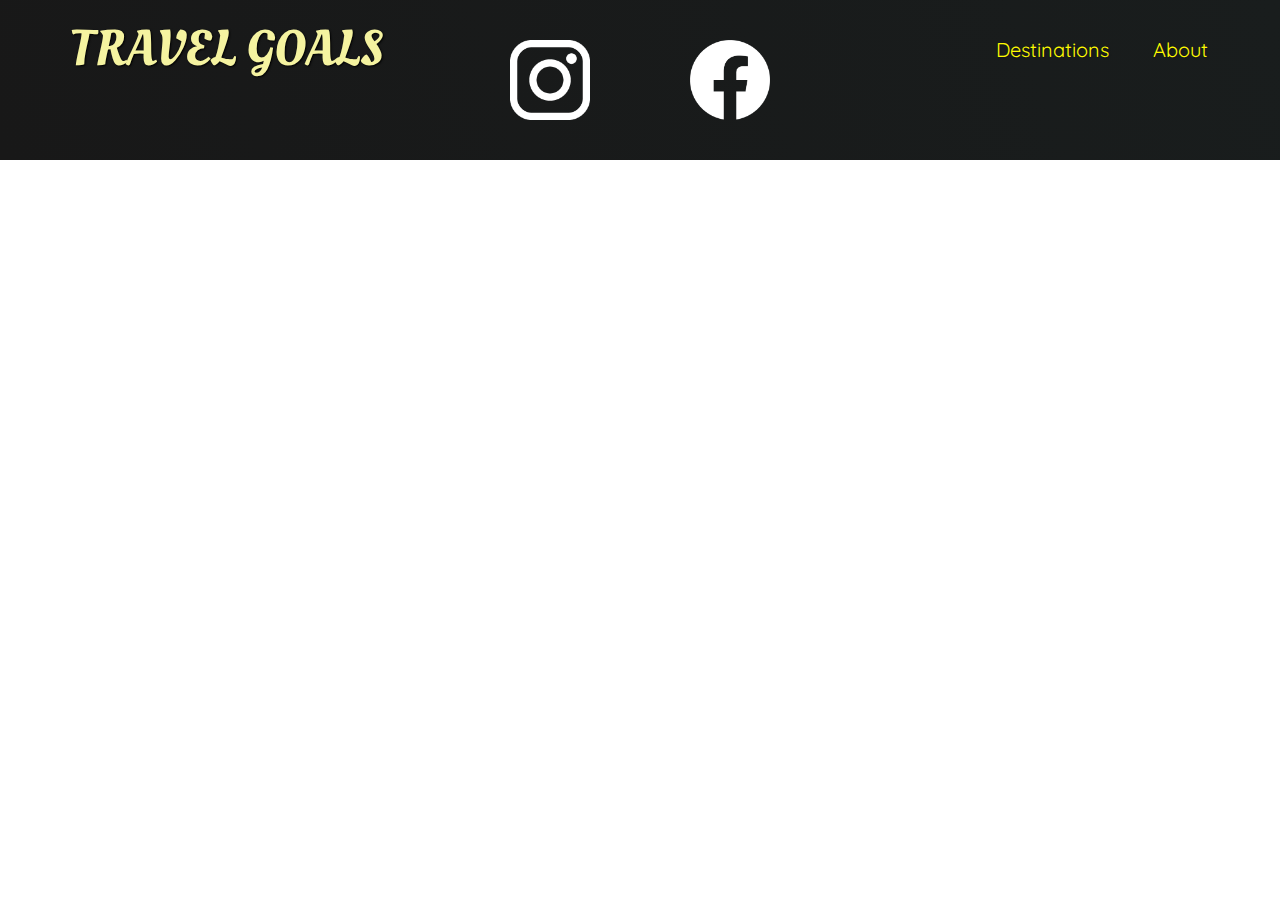
==== places.html @ 1ab3e44f "new files" ====
<!DOCTYPE html>
<html lang="en">
<head>
    <meta charset="UTF-8">
    <meta http-equiv="X-UA-Compatible" content="IE=edge">
    <meta name="viewport" content="width=device-width, initial-scale=1.0">
    <title>Document</title>
    <link
      href="https://fonts.googleapis.com/css2?family=Raleway:wght@700&family=Oleo+Script:wght@700&family=Quicksand:wght@300;500;700&display=swap"
      rel="stylesheet"
    />
    <link rel="stylesheet" href="shared.css">
    <link rel="stylesheet" href="places.css">
</head>
<body>
    <header>
        <div id="page-logo">
          <a href="/index.html">Travel Goals</a>
        </div>
        <nav>
          <ul>
            <li><a href="/places.html">Destinations</a></li>
            <li><a href="">About</a></li>
          </ul>
        </nav>
      </header>
      <main></main>
      <footer>
        <ul>
        <li>
          <a href="https://www.instagram.com" target="_blank">
            <img src="insta.png" alt="instagram image">
          </a>
        </li>
        <li>
          <a href="https://www.facebook.com" target="_blank">
            <img src="facebook.png" alt="facebook image">
          </a>
        </li>
        </ul>
        
      </footer>
</body>
</html>
---- shared.css ----
body {
  font-family: "Quicksand", sans-serif;
  margin: 0px;
}
header {
  display: flex;
  justify-content: space-between;
  align-items: center;
  padding: 15px 60px;
  position: absolute;
  width:100%;
  box-sizing: border-box;
}
ul {
  list-style: none;
  margin: 0;
  padding: 0px;
}
header ul {
  display: flex;
}
header li {
  margin-left: 20px;
}

#page-logo a {
  padding: 10px;
  font-family: "Oleo Script", sans-serif;
  color: rgb(245, 243, 160);
  font-size: 50px;
  text-decoration: none;
  text-shadow: 1px 1px 2px rgb(0, 0, 0);
  text-transform: uppercase;
}
header a{
  color:rgb(255,251,0);
  text-decoration:none;
  font-size:20px;
  padding:12px;
  text-shadow: 1px 1px 2px rgba(0,0,0,0.2);
  border-radius: 6px;
}
header nav a:hover{
  color:rgb(77,77,77);
  background-color:rgb(255,251,0);
}
footer{
  background:linear-gradient(70deg,rgb(24,24,24),rgb(25,29,29));
  padding:40px;
}
footer ul{
  display:flex;
  justify-content: center;

}
footer li{
  width:80px;
  height: 80px;
  margin: 0 50px;
}
footer img{
  width:100%;
  height:100%;
}
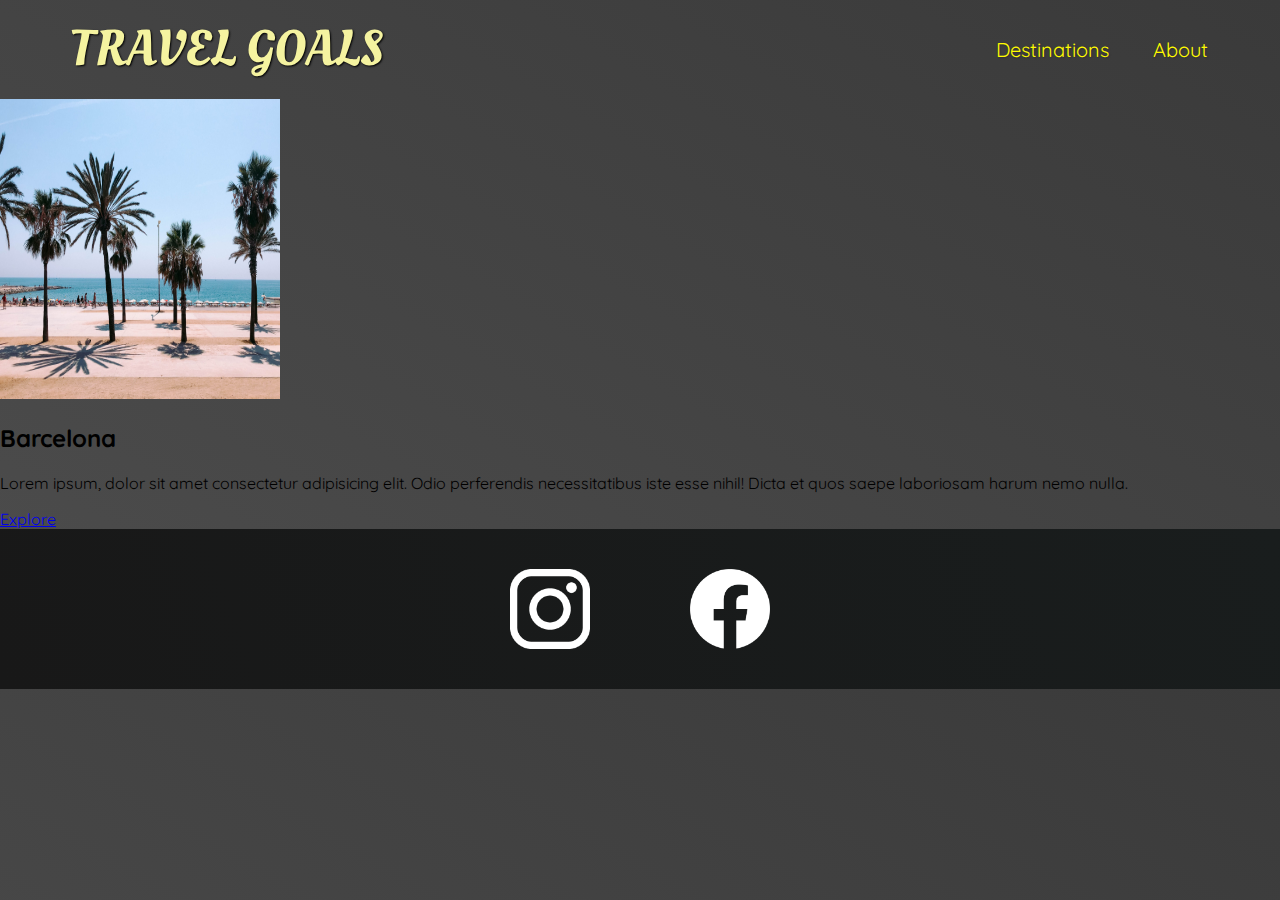
==== commit b895a2fc: "adding new page" ====
--- a/places.html
+++ b/places.html
@@ -1,44 +1,60 @@
 <!DOCTYPE html>
 <html lang="en">
-<head>
-    <meta charset="UTF-8">
-    <meta http-equiv="X-UA-Compatible" content="IE=edge">
-    <meta name="viewport" content="width=device-width, initial-scale=1.0">
+  <head>
+    <meta charset="UTF-8" />
+    <meta http-equiv="X-UA-Compatible" content="IE=edge" />
+    <meta name="viewport" content="width=device-width, initial-scale=1.0" />
     <title>Document</title>
     <link
       href="https://fonts.googleapis.com/css2?family=Raleway:wght@700&family=Oleo+Script:wght@700&family=Quicksand:wght@300;500;700&display=swap"
       rel="stylesheet"
     />
-    <link rel="stylesheet" href="shared.css">
-    <link rel="stylesheet" href="places.css">
-</head>
-<body>
+    <link rel="stylesheet" href="shared.css" />
+    <link rel="stylesheet" href="places.css" />
+  </head>
+  <body>
     <header>
-        <div id="page-logo">
-          <a href="/index.html">Travel Goals</a>
-        </div>
-        <nav>
-          <ul>
-            <li><a href="/places.html">Destinations</a></li>
-            <li><a href="">About</a></li>
-          </ul>
-        </nav>
-      </header>
-      <main></main>
-      <footer>
+      <div id="page-logo">
+        <a href="/index.html">Travel Goals</a>
+      </div>
+      <nav>
         <ul>
+          <li><a href="/places.html">Destinations</a></li>
+          <li><a href="">About</a></li>
+        </ul>
+      </nav>
+    </header>
+    <main>
+      <ul>
+        <li>
+          <img src="barcelona.jpg" alt="City of Barcelona" />
+          <div class="item-content">
+            <h2>Barcelona</h2>
+            <p>
+              Lorem ipsum, dolor sit amet consectetur adipisicing elit. Odio
+              perferendis necessitatibus iste esse nihil! Dicta et quos saepe
+              laboriosam harum nemo nulla.
+            </p>
+          </div>
+          <div class="actions">
+            <a href="https://en.wikipedia.org/wiki/Barcelona"target="_blank">Explore</a>
+          </div>
+        </li>
+      </ul>
+    </main>
+    <footer>
+      <ul>
         <li>
           <a href="https://www.instagram.com" target="_blank">
-            <img src="insta.png" alt="instagram image">
+            <img src="insta.png" alt="instagram image" />
           </a>
         </li>
         <li>
           <a href="https://www.facebook.com" target="_blank">
-            <img src="facebook.png" alt="facebook image">
+            <img src="facebook.png" alt="facebook image" />
           </a>
         </li>
-        </ul>
-        
-      </footer>
-</body>
-</html>+      </ul>
+    </footer>
+  </body>
+</html>
--- a/places.css
+++ b/places.css
@@ -0,0 +1,10 @@
+body{
+    background: linear-gradient(30deg,rgb(77,77,77),rgb(58,58,58));
+}
+header{
+    position:static; 
+}
+main li img{
+    height: 300px;
+    width:280px;
+}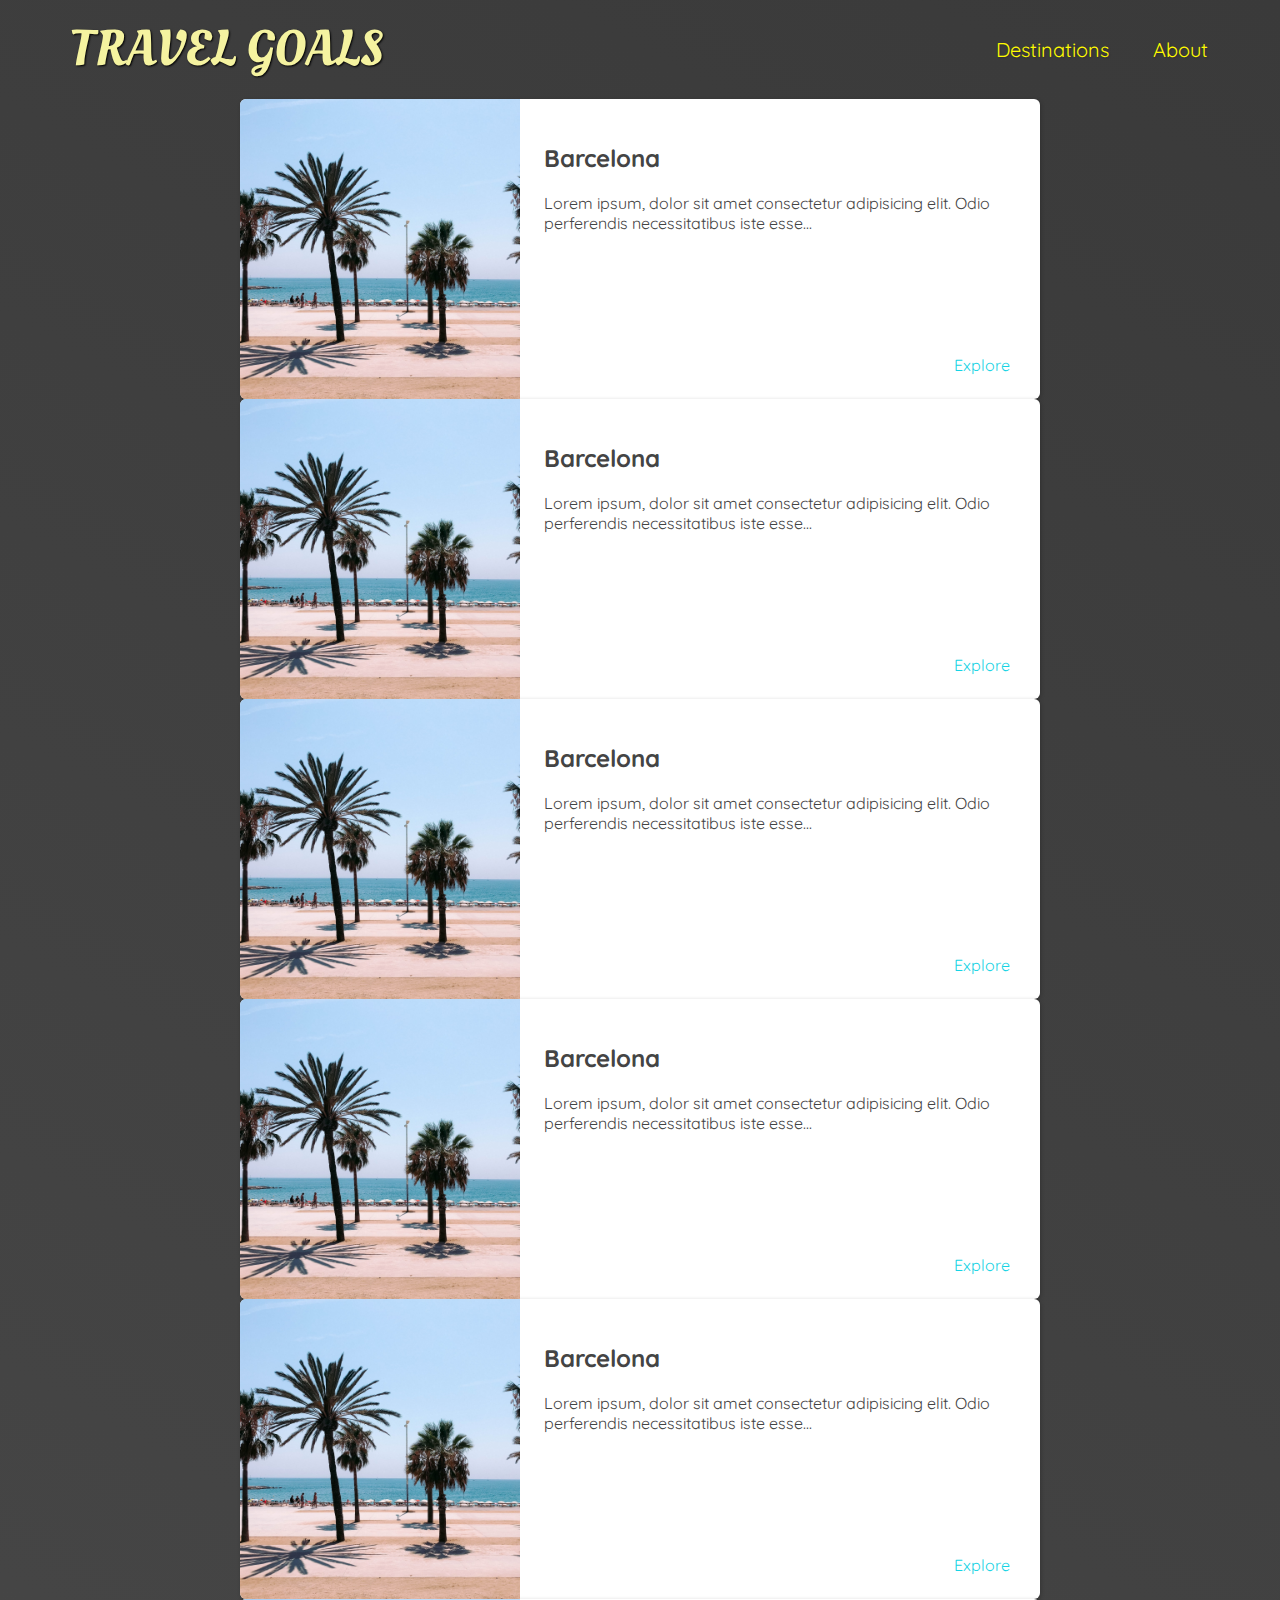
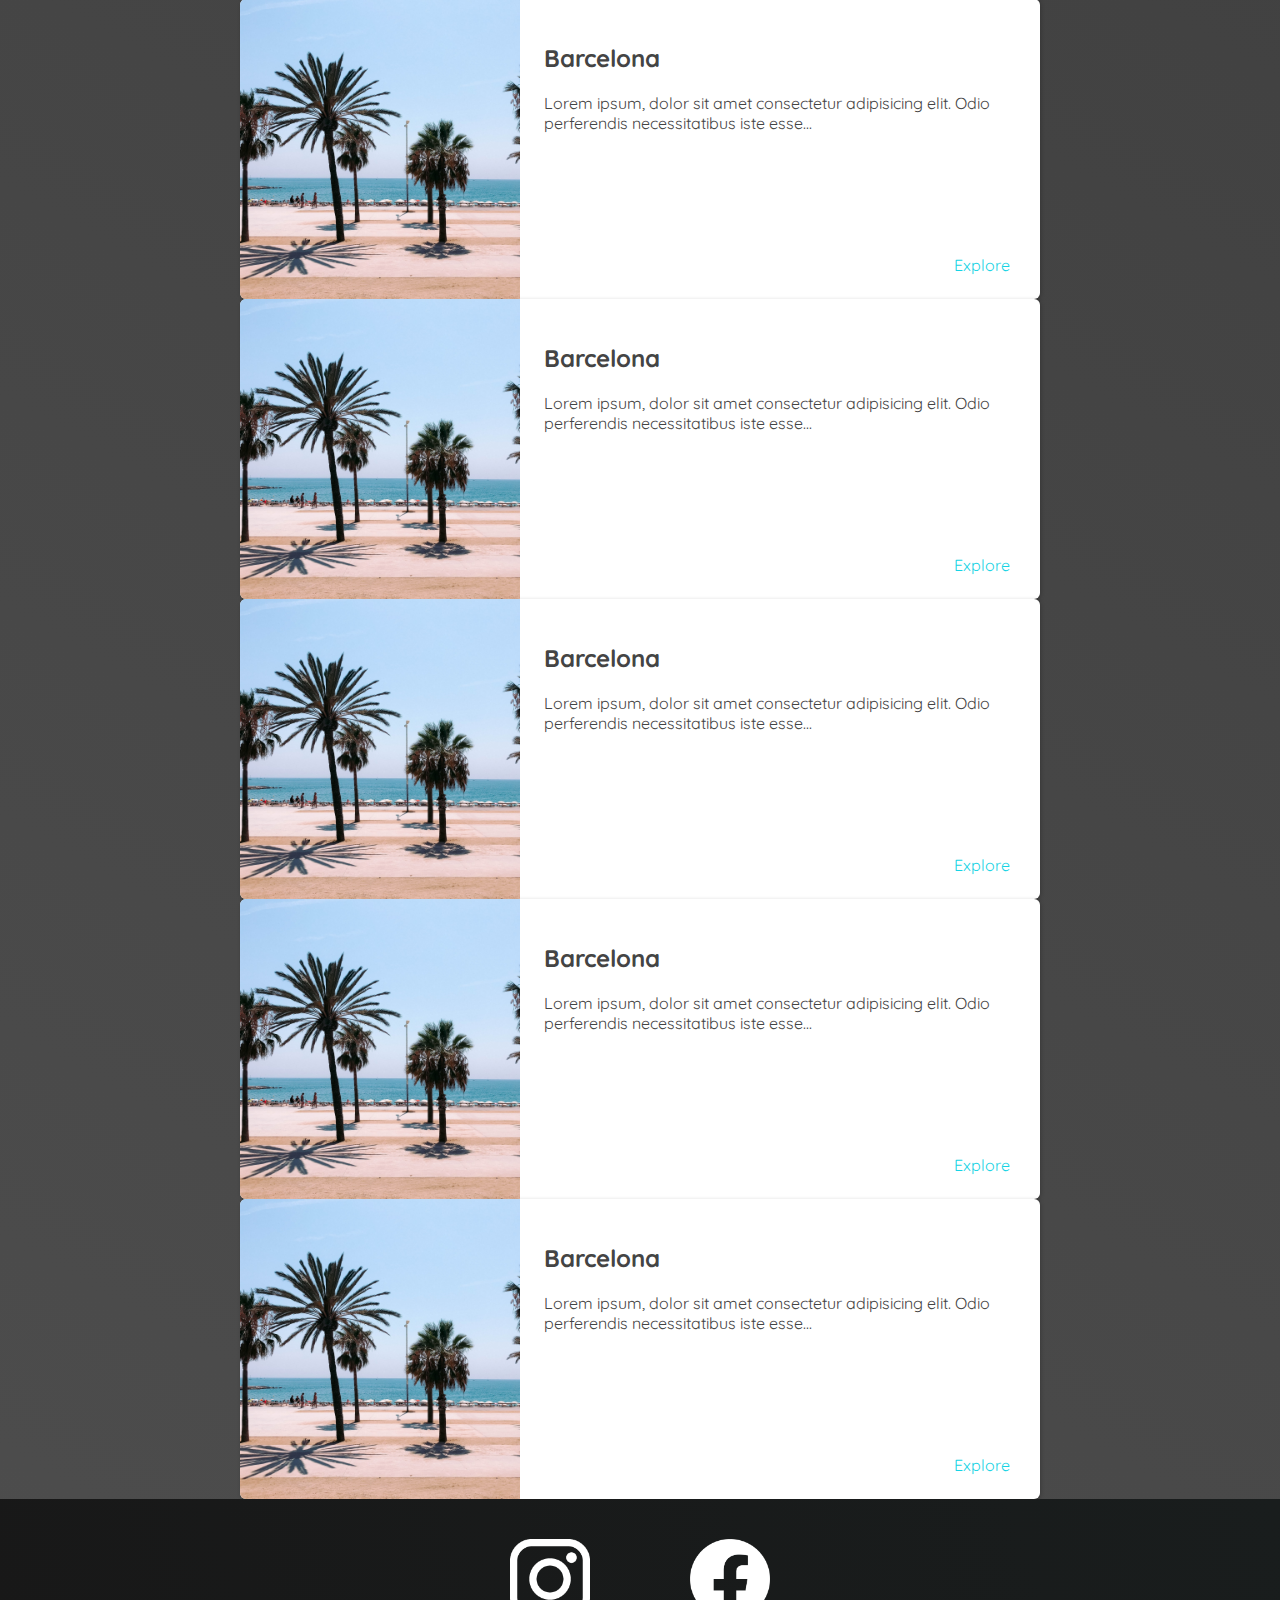
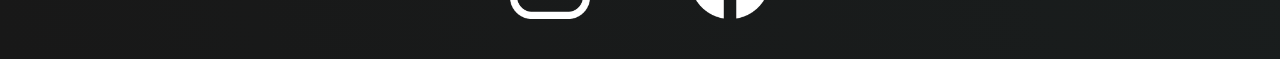
==== commit 539a5eaa: "make new folder for images" ====
--- a/places.html
+++ b/places.html
@@ -27,17 +27,173 @@
     <main>
       <ul>
         <li>
-          <img src="barcelona.jpg" alt="City of Barcelona" />
-          <div class="item-content">
-            <h2>Barcelona</h2>
-            <p>
-              Lorem ipsum, dolor sit amet consectetur adipisicing elit. Odio
-              perferendis necessitatibus iste esse nihil! Dicta et quos saepe
-              laboriosam harum nemo nulla.
-            </p>
-          </div>
-          <div class="actions">
-            <a href="https://en.wikipedia.org/wiki/Barcelona"target="_blank">Explore</a>
+          <img src="images/barcelona.jpg" alt="City of Barcelona" />
+          <div class="item-content">
+            <div>
+              <h2>Barcelona</h2>
+              <p>
+                Lorem ipsum, dolor sit amet consectetur adipisicing elit. Odio
+                perferendis necessitatibus iste esse...
+              </p>
+            </div>
+            <div class="actions">
+              <a href="https://en.wikipedia.org/wiki/Barcelona" target="_blank"
+                >Explore</a
+              >
+            </div>
+          </div>
+        </li>
+        <li>
+          <img src="images/barcelona.jpg" alt="City of Barcelona" />
+          <div class="item-content">
+            <div>
+              <h2>Barcelona</h2>
+              <p>
+                Lorem ipsum, dolor sit amet consectetur adipisicing elit. Odio
+                perferendis necessitatibus iste esse...
+              </p>
+            </div>
+            <div class="actions">
+              <a href="https://en.wikipedia.org/wiki/Barcelona" target="_blank"
+                >Explore</a
+              >
+            </div>
+          </div>
+        </li>
+        <li>
+          <img src="images/barcelona.jpg" alt="City of Barcelona" />
+          <div class="item-content">
+            <div>
+              <h2>Barcelona</h2>
+              <p>
+                Lorem ipsum, dolor sit amet consectetur adipisicing elit. Odio
+                perferendis necessitatibus iste esse...
+              </p>
+            </div>
+            <div class="actions">
+              <a href="https://en.wikipedia.org/wiki/Barcelona" target="_blank"
+                >Explore</a
+              >
+            </div>
+          </div>
+        </li>
+        <li>
+          <img src="images/barcelona.jpg" alt="City of Barcelona" />
+          <div class="item-content">
+            <div>
+              <h2>Barcelona</h2>
+              <p>
+                Lorem ipsum, dolor sit amet consectetur adipisicing elit. Odio
+                perferendis necessitatibus iste esse...
+              </p>
+            </div>
+            <div class="actions">
+              <a href="https://en.wikipedia.org/wiki/Barcelona" target="_blank"
+                >Explore</a
+              >
+            </div>
+          </div>
+        </li>
+        <li>
+          <img src="images/barcelona.jpg" alt="City of Barcelona" />
+          <div class="item-content">
+            <div>
+              <h2>Barcelona</h2>
+              <p>
+                Lorem ipsum, dolor sit amet consectetur adipisicing elit. Odio
+                perferendis necessitatibus iste esse...
+              </p>
+            </div>
+            <div class="actions">
+              <a href="https://en.wikipedia.org/wiki/Barcelona" target="_blank"
+                >Explore</a
+              >
+            </div>
+          </div>
+        </li>
+        <li>
+          <img src="images/barcelona.jpg" alt="City of Barcelona" />
+          <div class="item-content">
+            <div>
+              <h2>Barcelona</h2>
+              <p>
+                Lorem ipsum, dolor sit amet consectetur adipisicing elit. Odio
+                perferendis necessitatibus iste esse...
+              </p>
+            </div>
+            <div class="actions">
+              <a href="https://en.wikipedia.org/wiki/Barcelona" target="_blank"
+                >Explore</a
+              >
+            </div>
+          </div>
+        </li>
+        <li>
+          <img src="images/barcelona.jpg" alt="City of Barcelona" />
+          <div class="item-content">
+            <div>
+              <h2>Barcelona</h2>
+              <p>
+                Lorem ipsum, dolor sit amet consectetur adipisicing elit. Odio
+                perferendis necessitatibus iste esse...
+              </p>
+            </div>
+            <div class="actions">
+              <a href="https://en.wikipedia.org/wiki/Barcelona" target="_blank"
+                >Explore</a
+              >
+            </div>
+          </div>
+        </li>
+        <li>
+          <img src="images/barcelona.jpg" alt="City of Barcelona" />
+          <div class="item-content">
+            <div>
+              <h2>Barcelona</h2>
+              <p>
+                Lorem ipsum, dolor sit amet consectetur adipisicing elit. Odio
+                perferendis necessitatibus iste esse...
+              </p>
+            </div>
+            <div class="actions">
+              <a href="https://en.wikipedia.org/wiki/Barcelona" target="_blank"
+                >Explore</a
+              >
+            </div>
+          </div>
+        </li>
+        <li>
+          <img src="images/barcelona.jpg" alt="City of Barcelona" />
+          <div class="item-content">
+            <div>
+              <h2>Barcelona</h2>
+              <p>
+                Lorem ipsum, dolor sit amet consectetur adipisicing elit. Odio
+                perferendis necessitatibus iste esse...
+              </p>
+            </div>
+            <div class="actions">
+              <a href="https://en.wikipedia.org/wiki/Barcelona" target="_blank"
+                >Explore</a
+              >
+            </div>
+          </div>
+        </li>
+        <li>
+          <img src="images/barcelona.jpg" alt="City of Barcelona" />
+          <div class="item-content">
+            <div>
+              <h2>Barcelona</h2>
+              <p>
+                Lorem ipsum, dolor sit amet consectetur adipisicing elit. Odio
+                perferendis necessitatibus iste esse...
+              </p>
+            </div>
+            <div class="actions">
+              <a href="https://en.wikipedia.org/wiki/Barcelona" target="_blank"
+                >Explore</a
+              >
+            </div>
           </div>
         </li>
       </ul>
@@ -46,12 +202,12 @@
       <ul>
         <li>
           <a href="https://www.instagram.com" target="_blank">
-            <img src="insta.png" alt="instagram image" />
+            <img src="images/insta.png" alt="instagram image" />
           </a>
         </li>
         <li>
           <a href="https://www.facebook.com" target="_blank">
-            <img src="facebook.png" alt="facebook image" />
+            <img src="images/facebook.png" alt="facebook image" />
           </a>
         </li>
       </ul>
--- a/places.css
+++ b/places.css
@@ -1,10 +1,43 @@
 body{
     background: linear-gradient(30deg,rgb(77,77,77),rgb(58,58,58));
+    color:rgb(68,68,68);
 }
+
 header{
     position:static; 
 }
 main li img{
     height: 300px;
     width:280px;
-}+    object-fit:cover;
+}
+main ul{
+    width:800px;
+    margin:0 auto;
+}
+main li{
+    display:flex;
+    background-color: white;
+    box-shadow: 1px 1px 4px rgba(0,0,0,0.2);
+    border-radius:6px;
+    overflow:hidden;
+}
+.item-content{
+    padding:24px;
+    display: flex;
+    flex-direction: column;
+    justify-content: space-between;
+}
+.actions {
+    text-align: right;
+}
+.actions a{
+    text-decoration: none;
+    padding: 6px;
+    color:rgb(22,211,228);
+    border-radius:5px;
+}
+.actions a:hover{
+    background-color: rgb(235,253,255);
+    
+}
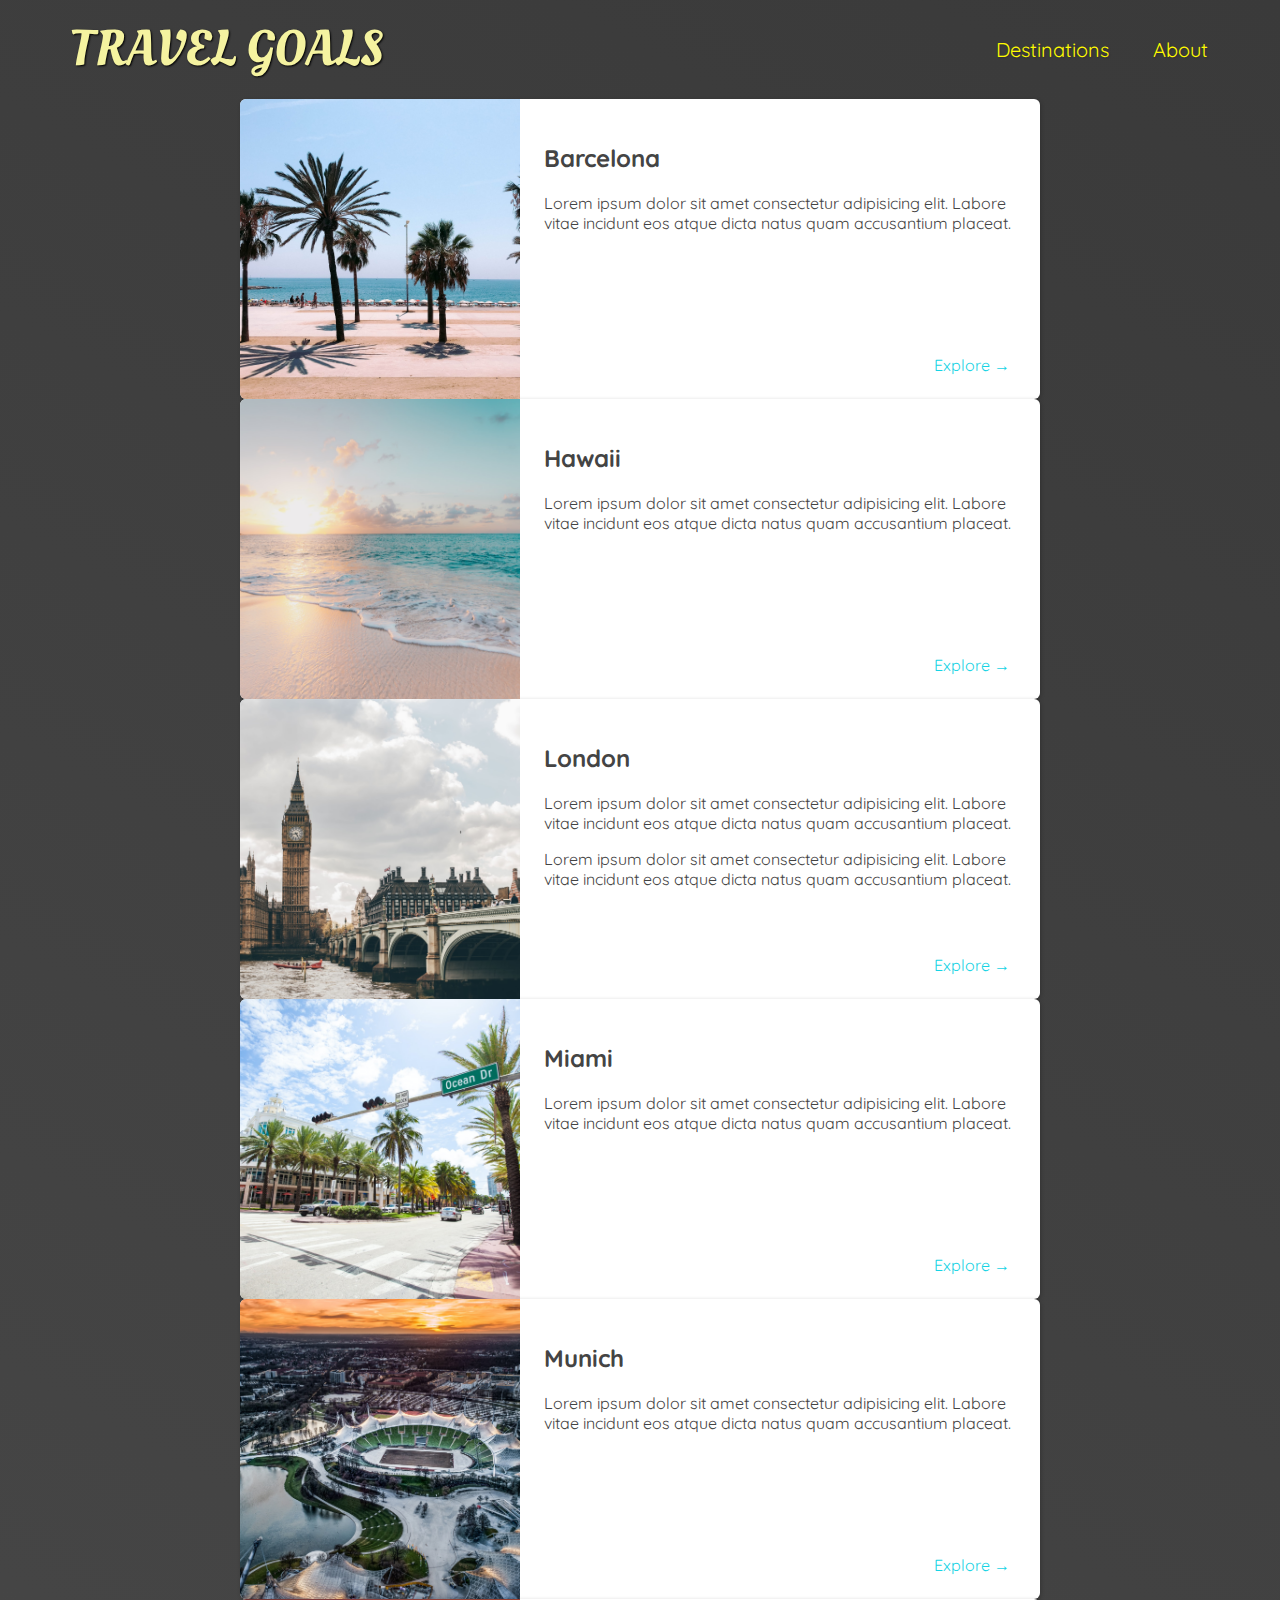
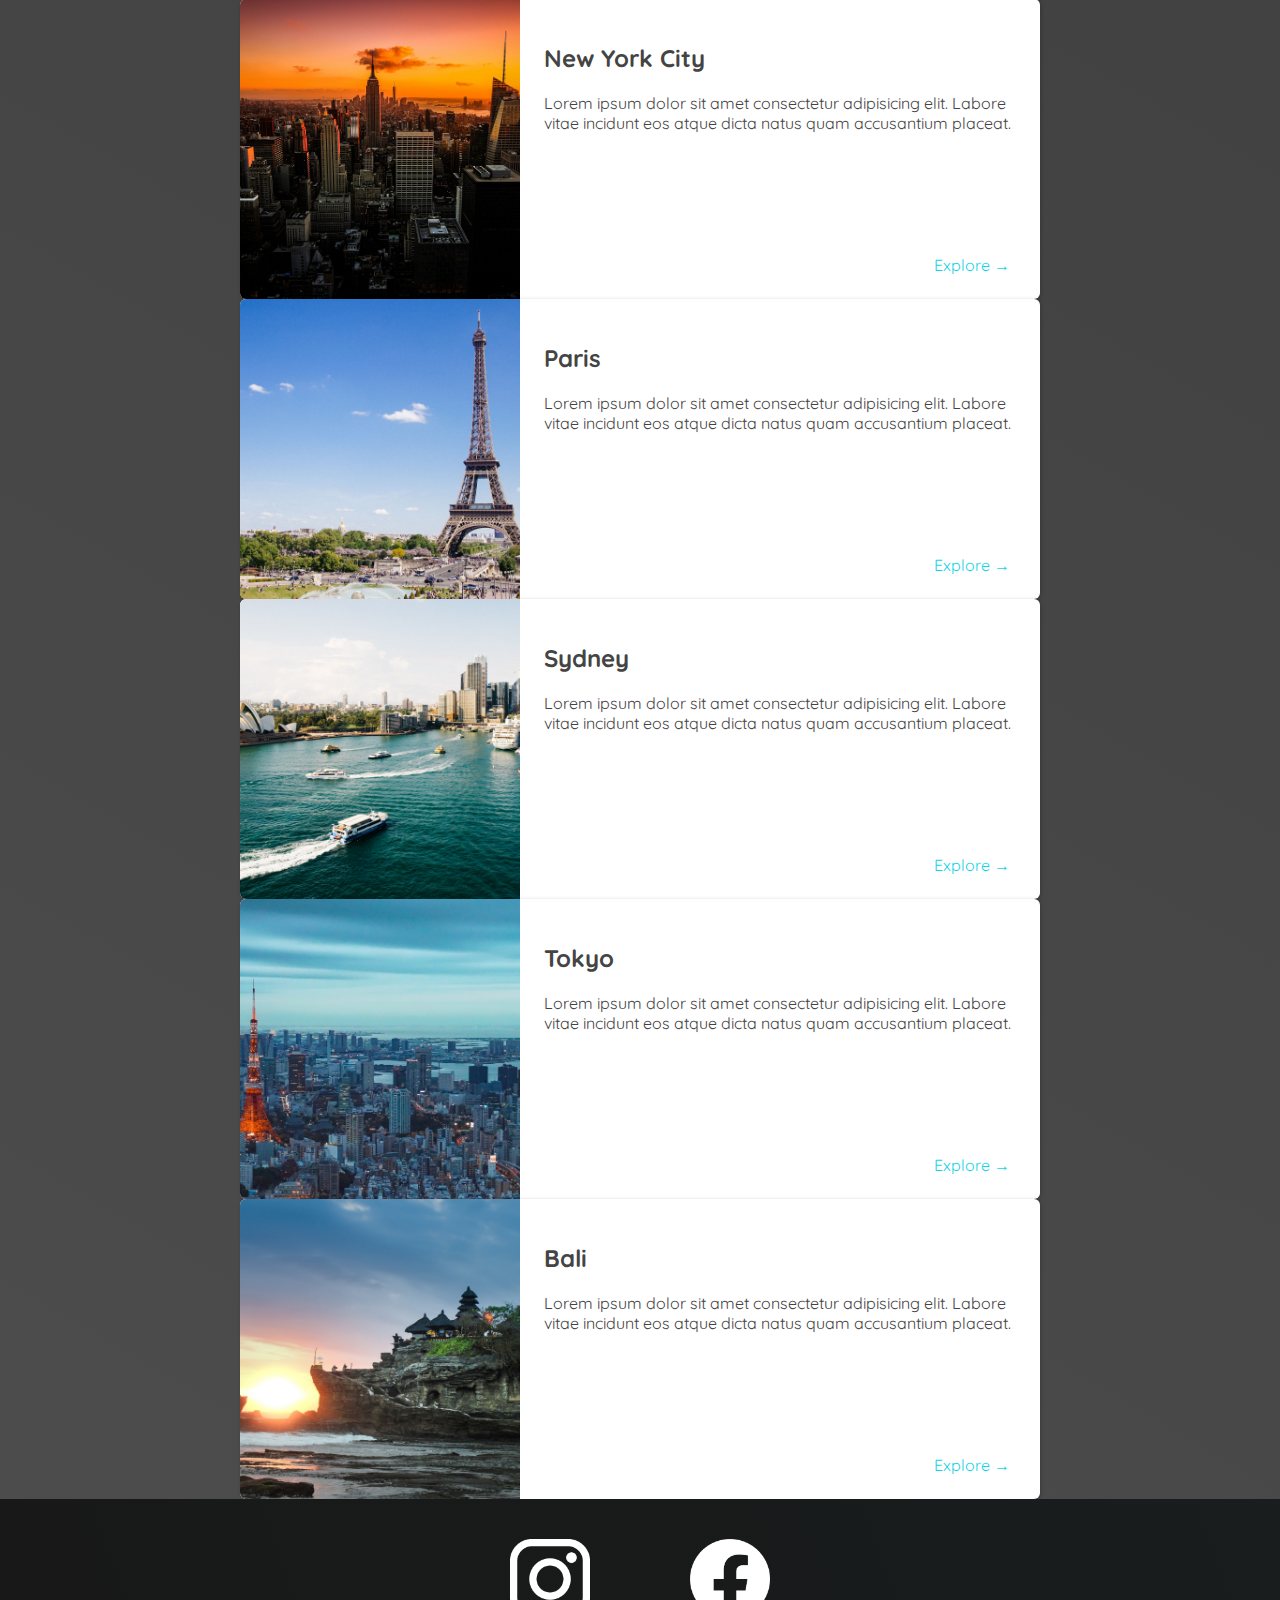
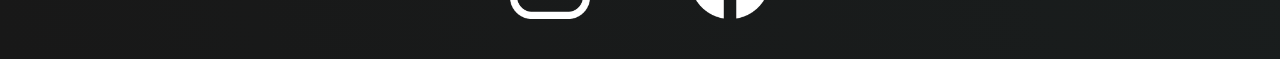
==== commit 62d6081c: "new images" ====
--- a/places.html
+++ b/places.html
@@ -32,167 +32,153 @@
             <div>
               <h2>Barcelona</h2>
               <p>
-                Lorem ipsum, dolor sit amet consectetur adipisicing elit. Odio
-                perferendis necessitatibus iste esse...
-              </p>
-            </div>
-            <div class="actions">
-              <a href="https://en.wikipedia.org/wiki/Barcelona" target="_blank"
-                >Explore</a
+                Lorem ipsum dolor sit amet consectetur adipisicing elit. Labore
+                vitae incidunt eos atque dicta natus quam accusantium placeat.
+              </p>
+            </div>
+            <div class="actions">
+              <a href="https://en.wikipedia.org/wiki/Barcelona">Explore &#x2192</a>
+            </div>
+          </div>
+        </li>
+        <li>
+          <img src="images/hawaii.jpg" alt="Hawaii beach" />
+          <div class="item-content">
+            <div>
+              <h2>Hawaii</h2>
+              <p>
+                Lorem ipsum dolor sit amet consectetur adipisicing elit. Labore
+                vitae incidunt eos atque dicta natus quam accusantium placeat.
+              </p>
+            </div>
+            <div class="actions">
+              <a href="hhttps://en.wikipedia.org/wiki/Hawaii">Explore &#x2192</a>
+            </div>
+          </div>
+        </li>
+        <li>
+          <img src="images/london.jpg" alt="London city" />
+          <div class="item-content">
+            <div>
+              <h2>London</h2>
+              <p>
+                Lorem ipsum dolor sit amet consectetur adipisicing elit. Labore
+                vitae incidunt eos atque dicta natus quam accusantium placeat.
+              </p>
+              <p>
+                Lorem ipsum dolor sit amet consectetur adipisicing elit. Labore
+                vitae incidunt eos atque dicta natus quam accusantium placeat.
+              </p>
+            </div>
+            <div class="actions">
+              <a href="https://en.wikipedia.org/wiki/London">Explore &#x2192</a>
+            </div>
+          </div>
+        </li>
+        <li>
+          <img src="images/miami.jpg" alt="Miami streets" />
+          <div class="item-content">
+            <div>
+              <h2>Miami</h2>
+              <p>
+                Lorem ipsum dolor sit amet consectetur adipisicing elit. Labore
+                vitae incidunt eos atque dicta natus quam accusantium placeat.
+              </p>
+            </div>
+            <div class="actions">
+              <a href="https://en.wikipedia.org/wiki/Miami">Explore &#x2192</a>
+            </div>
+          </div>
+        </li>
+        <li>
+          <img src="images/munich.jpg" alt="Munich football stadium" />
+          <div class="item-content">
+            <div>
+              <h2>Munich</h2>
+              <p>
+                Lorem ipsum dolor sit amet consectetur adipisicing elit. Labore
+                vitae incidunt eos atque dicta natus quam accusantium placeat.
+              </p>
+            </div>
+            <div class="actions">
+              <a href="https://en.wikipedia.org/wiki/Munich">Explore &#x2192</a>
+            </div>
+          </div>
+        </li>
+        <li>
+          <img src="images/new-york-city.jpg" alt="New York City skyline" />
+          <div class="item-content">
+            <div>
+              <h2>New York City</h2>
+              <p>
+                Lorem ipsum dolor sit amet consectetur adipisicing elit. Labore
+                vitae incidunt eos atque dicta natus quam accusantium placeat.
+              </p>
+            </div>
+            <div class="actions">
+              <a href="https://en.wikipedia.org/wiki/New_York_City"
+                >Explore &#x2192</a
               >
             </div>
           </div>
         </li>
         <li>
-          <img src="images/barcelona.jpg" alt="City of Barcelona" />
-          <div class="item-content">
-            <div>
-              <h2>Barcelona</h2>
-              <p>
-                Lorem ipsum, dolor sit amet consectetur adipisicing elit. Odio
-                perferendis necessitatibus iste esse...
-              </p>
-            </div>
-            <div class="actions">
-              <a href="https://en.wikipedia.org/wiki/Barcelona" target="_blank"
-                >Explore</a
-              >
-            </div>
-          </div>
-        </li>
-        <li>
-          <img src="images/barcelona.jpg" alt="City of Barcelona" />
-          <div class="item-content">
-            <div>
-              <h2>Barcelona</h2>
-              <p>
-                Lorem ipsum, dolor sit amet consectetur adipisicing elit. Odio
-                perferendis necessitatibus iste esse...
-              </p>
-            </div>
-            <div class="actions">
-              <a href="https://en.wikipedia.org/wiki/Barcelona" target="_blank"
-                >Explore</a
-              >
-            </div>
-          </div>
-        </li>
-        <li>
-          <img src="images/barcelona.jpg" alt="City of Barcelona" />
-          <div class="item-content">
-            <div>
-              <h2>Barcelona</h2>
-              <p>
-                Lorem ipsum, dolor sit amet consectetur adipisicing elit. Odio
-                perferendis necessitatibus iste esse...
-              </p>
-            </div>
-            <div class="actions">
-              <a href="https://en.wikipedia.org/wiki/Barcelona" target="_blank"
-                >Explore</a
-              >
-            </div>
-          </div>
-        </li>
-        <li>
-          <img src="images/barcelona.jpg" alt="City of Barcelona" />
-          <div class="item-content">
-            <div>
-              <h2>Barcelona</h2>
-              <p>
-                Lorem ipsum, dolor sit amet consectetur adipisicing elit. Odio
-                perferendis necessitatibus iste esse...
-              </p>
-            </div>
-            <div class="actions">
-              <a href="https://en.wikipedia.org/wiki/Barcelona" target="_blank"
-                >Explore</a
-              >
-            </div>
-          </div>
-        </li>
-        <li>
-          <img src="images/barcelona.jpg" alt="City of Barcelona" />
-          <div class="item-content">
-            <div>
-              <h2>Barcelona</h2>
-              <p>
-                Lorem ipsum, dolor sit amet consectetur adipisicing elit. Odio
-                perferendis necessitatibus iste esse...
-              </p>
-            </div>
-            <div class="actions">
-              <a href="https://en.wikipedia.org/wiki/Barcelona" target="_blank"
-                >Explore</a
-              >
-            </div>
-          </div>
-        </li>
-        <li>
-          <img src="images/barcelona.jpg" alt="City of Barcelona" />
-          <div class="item-content">
-            <div>
-              <h2>Barcelona</h2>
-              <p>
-                Lorem ipsum, dolor sit amet consectetur adipisicing elit. Odio
-                perferendis necessitatibus iste esse...
-              </p>
-            </div>
-            <div class="actions">
-              <a href="https://en.wikipedia.org/wiki/Barcelona" target="_blank"
-                >Explore</a
-              >
-            </div>
-          </div>
-        </li>
-        <li>
-          <img src="images/barcelona.jpg" alt="City of Barcelona" />
-          <div class="item-content">
-            <div>
-              <h2>Barcelona</h2>
-              <p>
-                Lorem ipsum, dolor sit amet consectetur adipisicing elit. Odio
-                perferendis necessitatibus iste esse...
-              </p>
-            </div>
-            <div class="actions">
-              <a href="https://en.wikipedia.org/wiki/Barcelona" target="_blank"
-                >Explore</a
-              >
-            </div>
-          </div>
-        </li>
-        <li>
-          <img src="images/barcelona.jpg" alt="City of Barcelona" />
-          <div class="item-content">
-            <div>
-              <h2>Barcelona</h2>
-              <p>
-                Lorem ipsum, dolor sit amet consectetur adipisicing elit. Odio
-                perferendis necessitatibus iste esse...
-              </p>
-            </div>
-            <div class="actions">
-              <a href="https://en.wikipedia.org/wiki/Barcelona" target="_blank"
-                >Explore</a
-              >
-            </div>
-          </div>
-        </li>
-        <li>
-          <img src="images/barcelona.jpg" alt="City of Barcelona" />
-          <div class="item-content">
-            <div>
-              <h2>Barcelona</h2>
-              <p>
-                Lorem ipsum, dolor sit amet consectetur adipisicing elit. Odio
-                perferendis necessitatibus iste esse...
-              </p>
-            </div>
-            <div class="actions">
-              <a href="https://en.wikipedia.org/wiki/Barcelona" target="_blank"
-                >Explore</a
-              >
+          <img src="images/paris.jpg" alt="Paris city" />
+          <div class="item-content">
+            <div>
+              <h2>Paris</h2>
+              <p>
+                Lorem ipsum dolor sit amet consectetur adipisicing elit. Labore
+                vitae incidunt eos atque dicta natus quam accusantium placeat.
+              </p>
+            </div>
+            <div class="actions">
+              <a href="https://en.wikipedia.org/wiki/Paris">Explore &#x2192</a>
+            </div>
+          </div>
+        </li>
+        <li>
+          <img src="images/sydney.jpg" alt="Sydney beach" />
+          <div class="item-content">
+            <div>
+              <h2>Sydney</h2>
+              <p>
+                Lorem ipsum dolor sit amet consectetur adipisicing elit. Labore
+                vitae incidunt eos atque dicta natus quam accusantium placeat.
+              </p>
+            </div>
+            <div class="actions">
+              <a href="https://en.wikipedia.org/wiki/Sydney">Explore &#x2192</a>
+            </div>
+          </div>
+        </li>
+        <li>
+          <img src="images/tokyo.jpg" alt="Tokyo skyline" />
+          <div class="item-content">
+            <div>
+              <h2>Tokyo</h2>
+              <p>
+                Lorem ipsum dolor sit amet consectetur adipisicing elit. Labore
+                vitae incidunt eos atque dicta natus quam accusantium placeat.
+              </p>
+            </div>
+            <div class="actions">
+              <a href="https://en.wikipedia.org/wiki/Tokyo">Explore &#x2192</a>
+            </div>
+          </div>
+        </li>
+        <li>
+          <img src="images/bali.jpg" alt="Bali beach" />
+          <div class="item-content">
+            <div>
+              <h2>Bali</h2>
+              <p>
+                Lorem ipsum dolor sit amet consectetur adipisicing elit. Labore
+                vitae incidunt eos atque dicta natus quam accusantium placeat.
+              </p>
+            </div>
+            <div class="actions">
+              <a href="https://en.wikipedia.org/wiki/Bali">Explore &#x2192</a>
             </div>
           </div>
         </li>
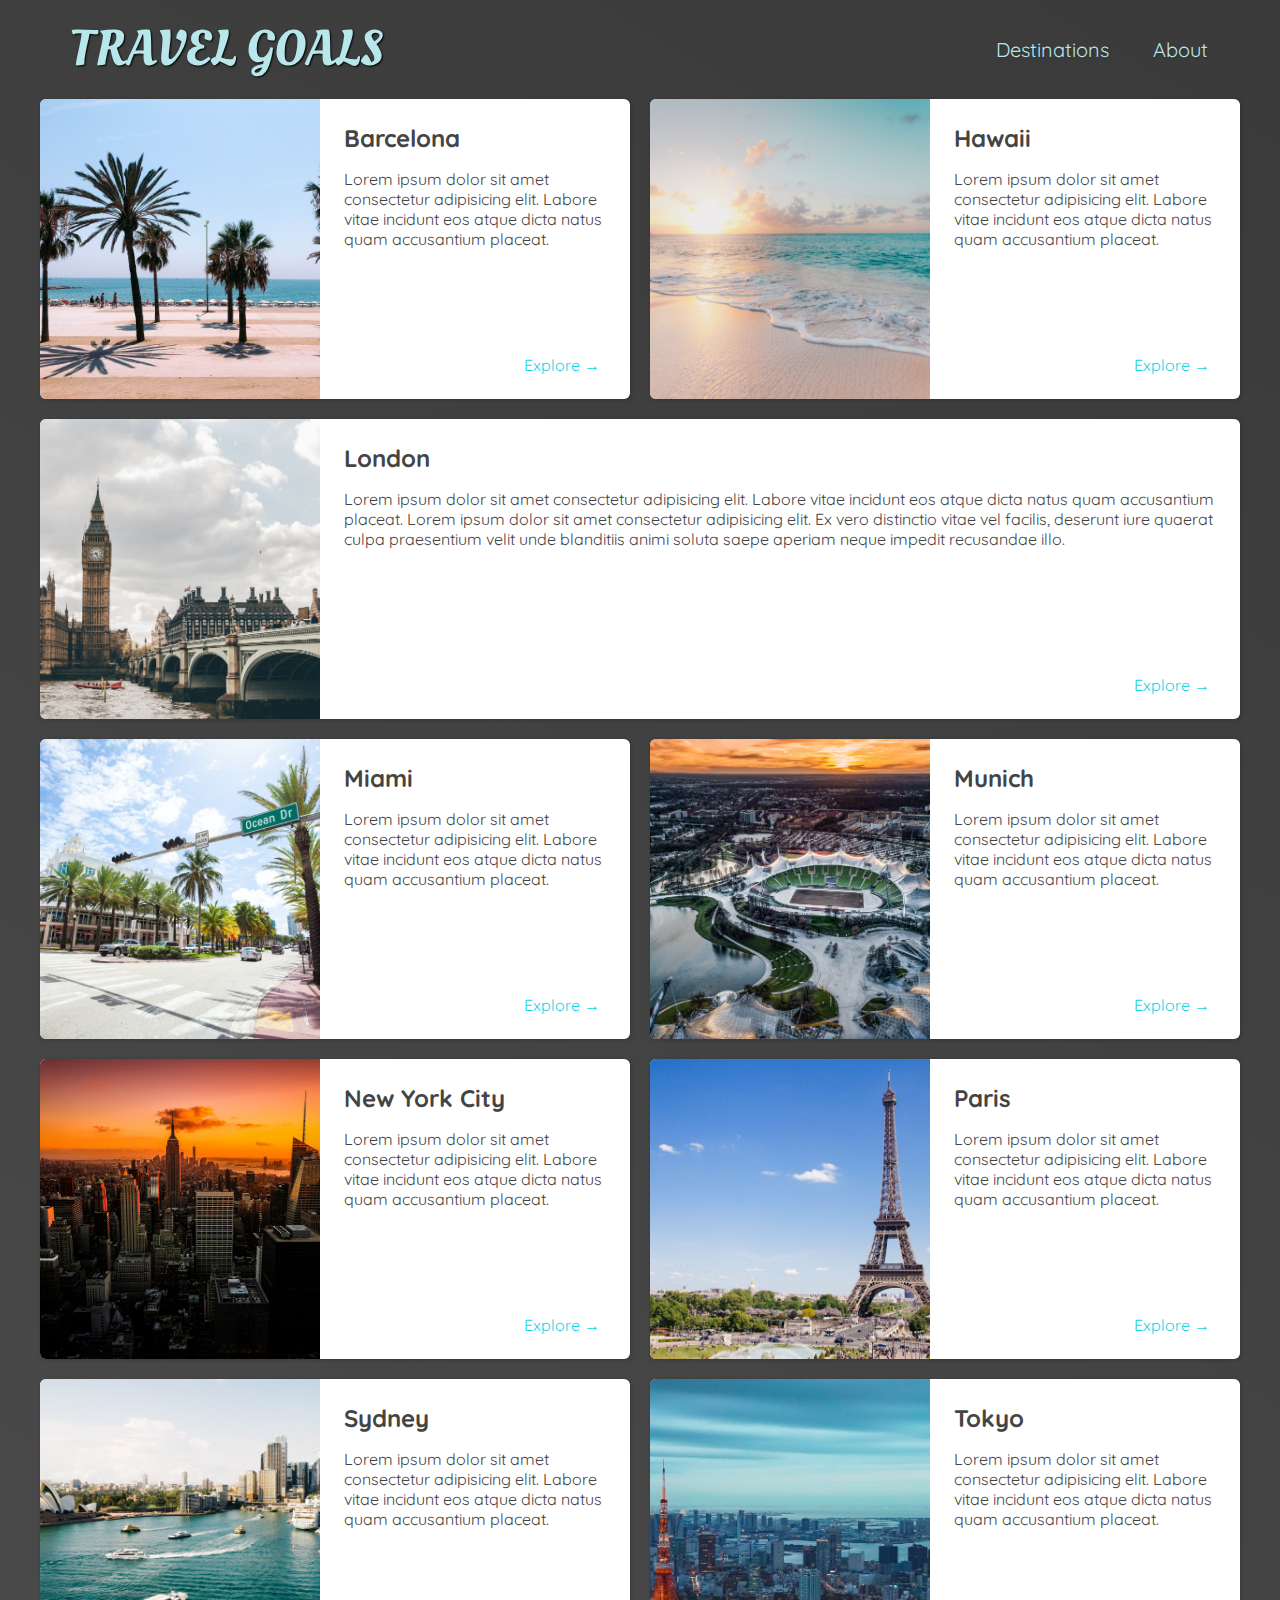
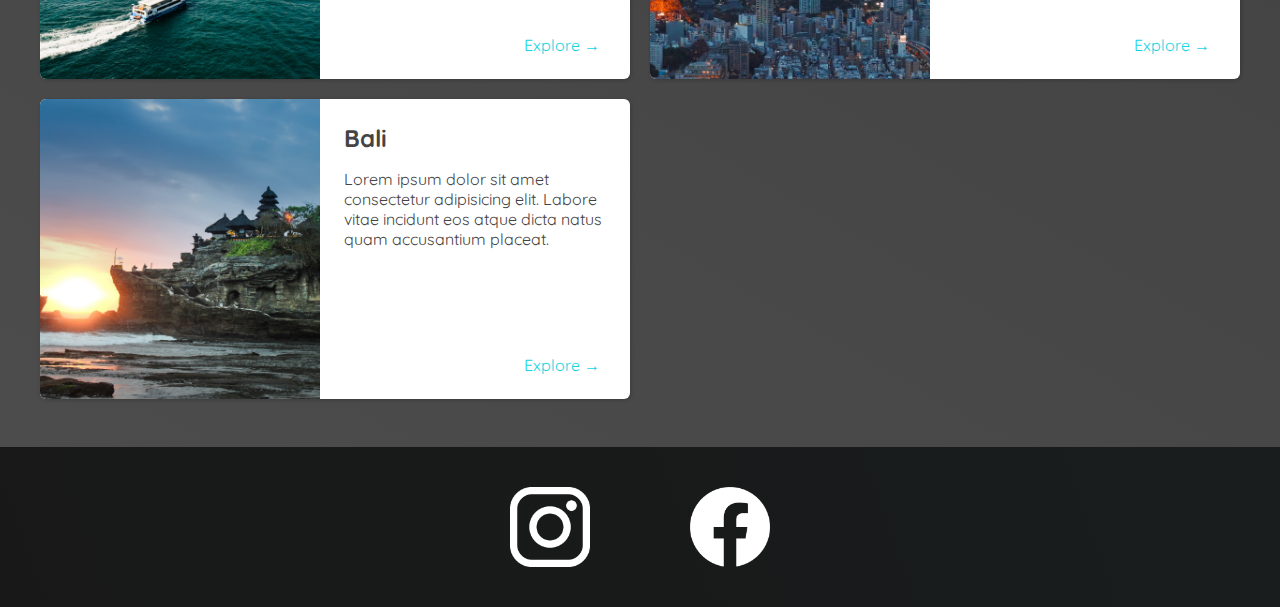
==== commit 9f7b8b10: "new updates" ====
--- a/places.html
+++ b/places.html
@@ -64,10 +64,7 @@
               <p>
                 Lorem ipsum dolor sit amet consectetur adipisicing elit. Labore
                 vitae incidunt eos atque dicta natus quam accusantium placeat.
-              </p>
-              <p>
-                Lorem ipsum dolor sit amet consectetur adipisicing elit. Labore
-                vitae incidunt eos atque dicta natus quam accusantium placeat.
+                Lorem ipsum dolor sit amet consectetur adipisicing elit. Ex vero distinctio vitae vel facilis, deserunt iure quaerat culpa praesentium velit unde blanditiis animi soluta saepe aperiam neque impedit recusandae illo.
               </p>
             </div>
             <div class="actions">
--- a/places.css
+++ b/places.css
@@ -12,8 +12,15 @@
     object-fit:cover;
 }
 main ul{
-    width:800px;
-    margin:0 auto;
+    width:1200px;
+    margin:0 auto 48px auto;
+    display:grid;
+    grid-template-columns:1fr 1fr;
+    grid-gap:20px;
+}
+main li:nth-of-type(3)
+{
+  grid-column: 1/ span 2;
 }
 main li{
     display:flex;
@@ -28,6 +35,9 @@
     flex-direction: column;
     justify-content: space-between;
 }
+.item-content h2{
+    margin:0px;
+}
 .actions {
     text-align: right;
 }
@@ -41,3 +51,13 @@
     background-color: rgb(235,253,255);
     
 }
+#page-logo a{
+    color:rgb(183,230,235);
+}
+header a{
+    color:rgb(183,230,235);
+}
+header nav a:hover{
+    background-color:rgb(183,230,235);
+    color:rgb(59,59,59);
+}
